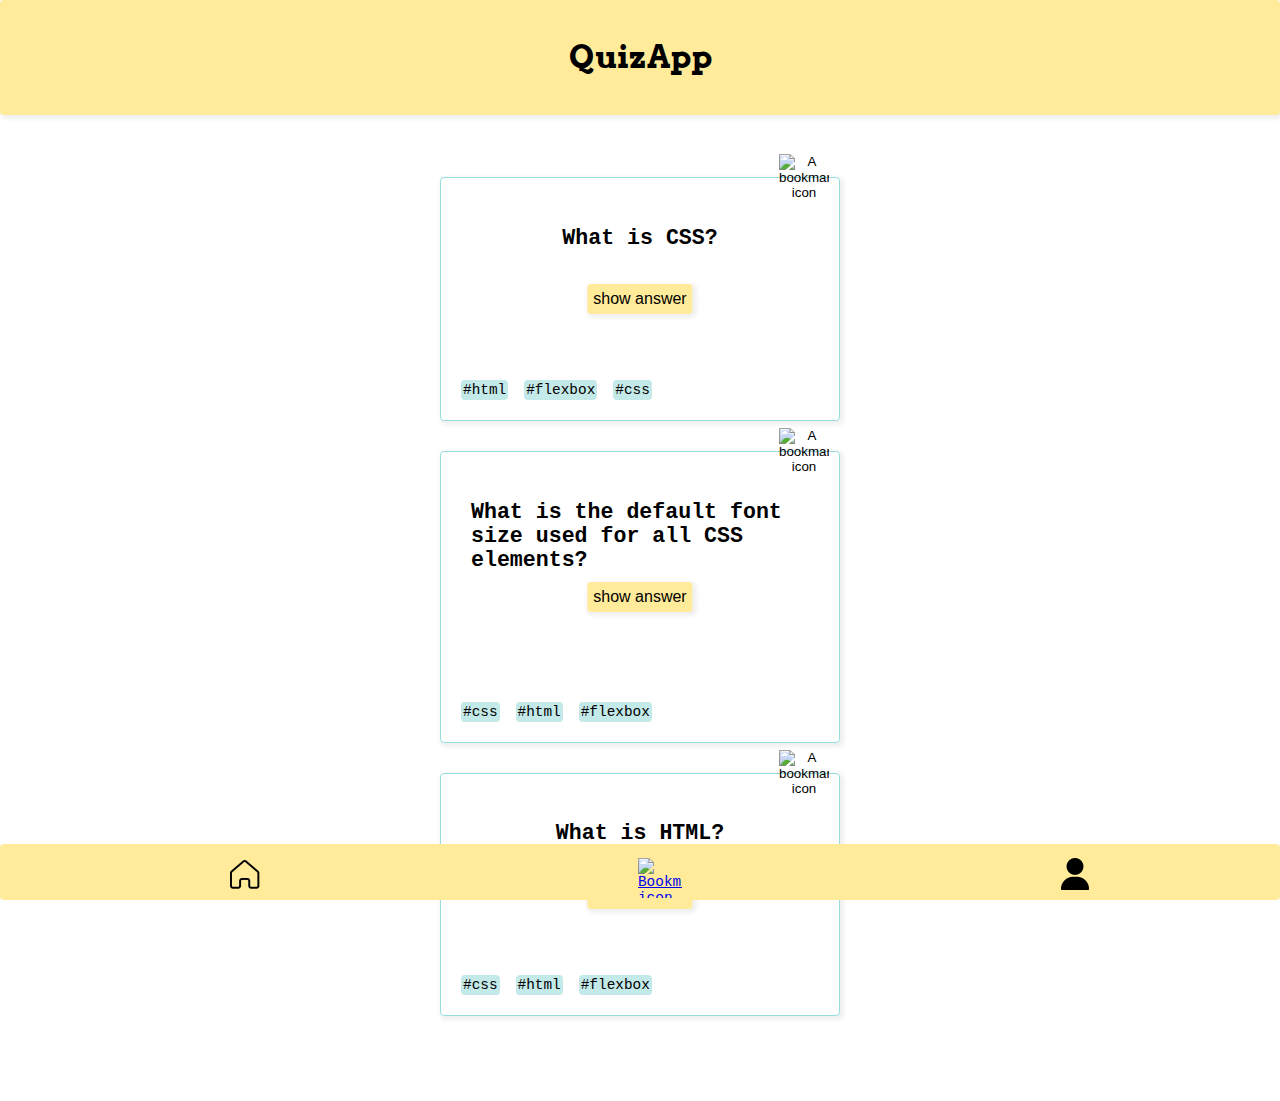
==== index.html @ f1df1f3b "add-google-font" ====
<!DOCTYPE html>
<html lang="en">
  <head>
    <meta charset="utf-8" />
    <title>QuizApp</title>
    <link rel="stylesheet" href="/CSS/styles.css" />
    <link href="https://fonts.googleapis.com/css2?family=Arvo:ital,wght@1,700&display=swap" rel="stylesheet">

    <script src="./index.js" defer></script>
  </head>
  <body>
    <header>
      <h1 class="header-title">QuizApp</h1>
    </header>
    <main>
      <section class="card">
        <h2>What is CSS?</h2>
        <button type="button" aria-label="Show answer" class="button">Show Answer</button>
        <p class="answer">CSS stands for <strong>Cascading Style Sheet</strong>.</p>
          
        <button><img src="assets/bookmark_120208.png" class="card-bookmark"
          alt="A bookmark icon"></button>
      
          <ul class="card-tags">
            <li class="tag">#html</li>
            <li class="tag">#flexbox</li>
            <li class="tag">#css</li>
          </ul>
      </section>

      <section class="card">
        <h2>What is the default font size used for all CSS elements?</h2>
        <p class="answer"><strong>16px</strong> is the default size.</p>
        <button class="button" aria-label="Show answer">Show Answer</button>
        
        <button><img src="assets/bookmark_120208.png" class="card-bookmark"
          alt="A bookmark icon"></button>

          <ul class="card-tags">
            <li class="tag">#css</li>
            <li class="tag">#html</li>
            <li class="tag">#flexbox</li>
          </ul>
      </section>

      <section class="card">
        <h2>What is HTML?</h2>
        <p class="answer"><strong></strong></p>
        <button class="button" aria-label="Show answer">Show Answer</button>
        
        <button><img src="assets/bookmark_120208.png" class="card-bookmark"
          alt="A bookmark icon"></button>

          <ul class="card-tags">
            <li class="tag">#css</li>
            <li class="tag">#html</li>
            <li class="tag">#flexbox</li>
          </ul>

          

    </main>
    <footer class="footer">
      <nav>
        <ul class="navigation">
          <li><a href="index.html" class="current"><img src="assets/home.png" alt="home icon" id="menu__icons"></a></li>

          <li><a href="bookmarks.html"><img src="assets/bookmark_120208.png" alt="Bookmark icon" id="menu__bookmark"></a></li>
        
          <li><a href="profile.html"><img src="assets/user.png" alt="User profile icon" id="menu__icons"></a></li>
        </ul>
      </nav>
    </footer>
  </body>
</html>
---- CSS/styles.css ----
@import "global.css";
@import "components/card.css";
@import "components/header.css";
@import "components/navigation.css";
@import "components/button.css";
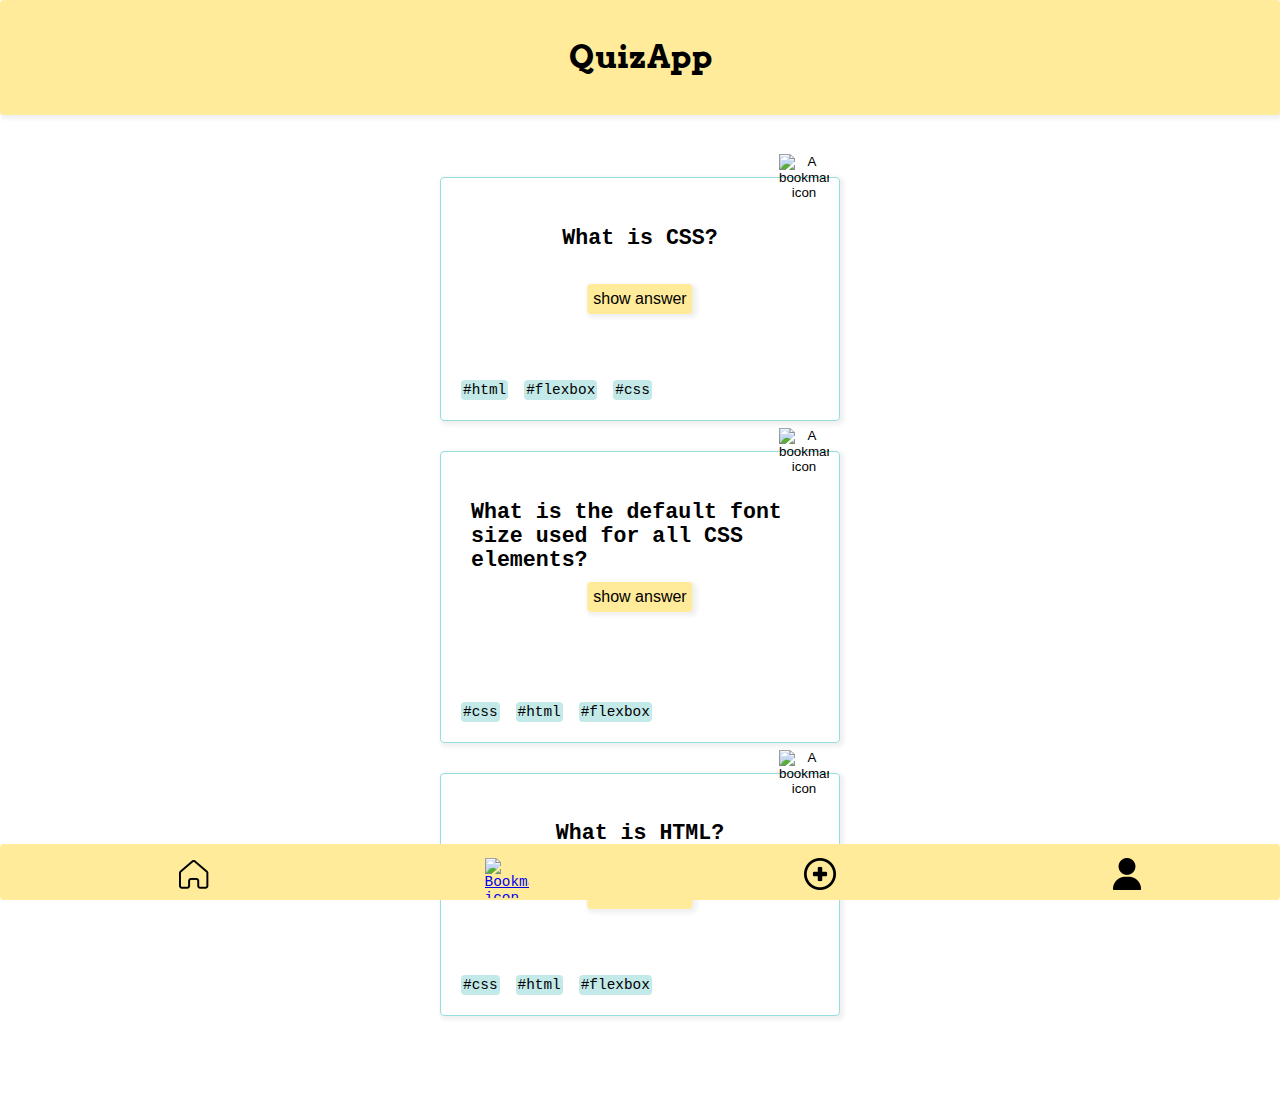
==== commit 444253a8: "create-form-page" ====
--- a/index.html
+++ b/index.html
@@ -6,6 +6,8 @@
     <link rel="stylesheet" href="/CSS/styles.css" />
     <link href="https://fonts.googleapis.com/css2?family=Arvo:ital,wght@1,700&display=swap" rel="stylesheet">
 
+    <link rel="stylesheet" href="https://cdnjs.cloudflare.com/ajax/libs/font-awesome/4.7.0/css/font-awesome.min.css"
+    />
     <script src="./index.js" defer></script>
   </head>
   <body>
@@ -15,12 +17,15 @@
     <main>
       <section class="card">
         <h2>What is CSS?</h2>
-        <button type="button" aria-label="Show answer" class="button">Show Answer</button>
-        <p class="answer">CSS stands for <strong>Cascading Style Sheet</strong>.</p>
-          
-        <button><img src="assets/bookmark_120208.png" class="card-bookmark"
-          alt="A bookmark icon"></button>
-      
+        <button type="button" aria-label="Show answer" class="button" data-js="answer-button">Show Answer</button>
+        <p class="hidden" data-js="answer">CSS stands for <strong>Cascading Style Sheet</strong>.</p>
+       
+
+        <button type="button" data-js="toggle-bookmark">
+          <img src="assets/bookmark_120208.png" class="card-bookmark"
+          alt="A bookmark icon">
+        </button>
+
           <ul class="card-tags">
             <li class="tag">#html</li>
             <li class="tag">#flexbox</li>
@@ -30,11 +35,14 @@
 
       <section class="card">
         <h2>What is the default font size used for all CSS elements?</h2>
-        <p class="answer"><strong>16px</strong> is the default size.</p>
         <button class="button" aria-label="Show answer">Show Answer</button>
+          <p class="hidden"><strong>16px</strong> is the default size.</p>
         
-        <button><img src="assets/bookmark_120208.png" class="card-bookmark"
-          alt="A bookmark icon"></button>
+        
+        <button>
+          <img src="assets/bookmark_120208.png" class="card-bookmark"
+          alt="A bookmark icon">
+        </button>
 
           <ul class="card-tags">
             <li class="tag">#css</li>
@@ -45,7 +53,7 @@
 
       <section class="card">
         <h2>What is HTML?</h2>
-        <p class="answer"><strong></strong></p>
+        <p class="hidden"><strong>HTML stands for HyperText Markup Language</strong></p>
         <button class="button" aria-label="Show answer">Show Answer</button>
         
         <button><img src="assets/bookmark_120208.png" class="card-bookmark"
@@ -63,9 +71,11 @@
     <footer class="footer">
       <nav>
         <ul class="navigation">
-          <li><a href="index.html" class="current"><img src="assets/home.png" alt="home icon" id="menu__icons"></a></li>
+          <li><a href="index.html"><img src="assets/home.png" alt="home icon" id="menu__icons"></a></li>
 
           <li><a href="bookmarks.html"><img src="assets/bookmark_120208.png" alt="Bookmark icon" id="menu__bookmark"></a></li>
+          
+          <li><a href="form.html"><img src="assets/add-icon.png" alt="Form Icon" id="menu__icons"></a></li>
         
           <li><a href="profile.html"><img src="assets/user.png" alt="User profile icon" id="menu__icons"></a></li>
         </ul>
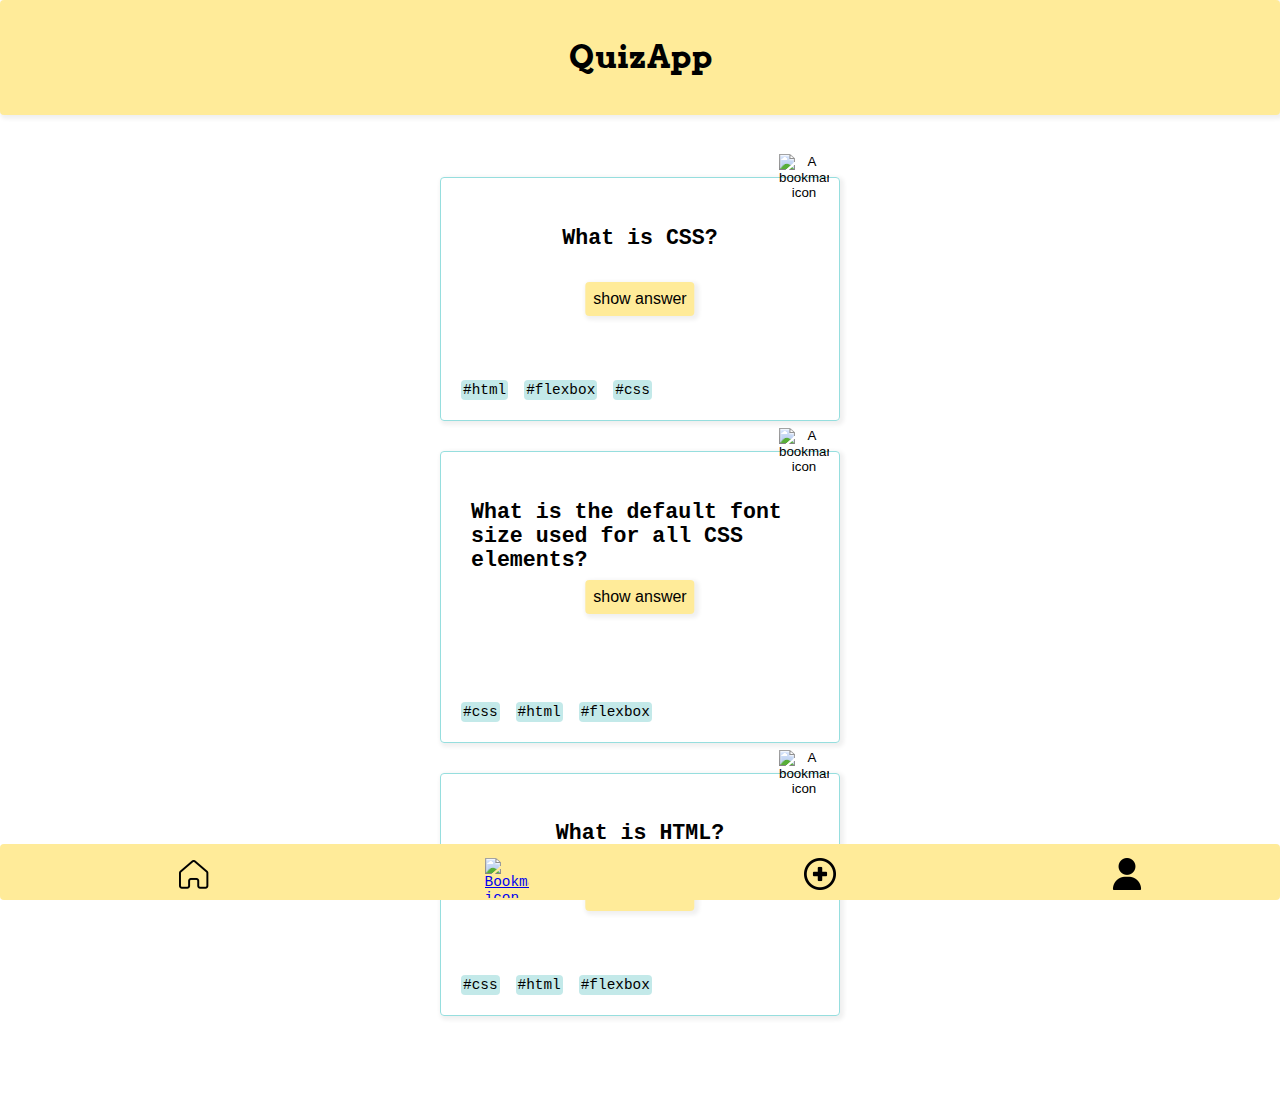
==== commit b53f5449: "Merge pull request #11 from YavorLalev/javascript-form-and-buttons" ====
--- a/index.html
+++ b/index.html
@@ -9,6 +9,7 @@
     <link rel="stylesheet" href="https://cdnjs.cloudflare.com/ajax/libs/font-awesome/4.7.0/css/font-awesome.min.css"
     />
     <script src="./index.js" defer></script>
+    <script src="./form.js" defer></script>
   </head>
   <body>
     <header>
@@ -17,7 +18,7 @@
     <main>
       <section class="card">
         <h2>What is CSS?</h2>
-        <button type="button" aria-label="Show answer" class="button" data-js="answer-button">Show Answer</button>
+        <button type="button" data-js="answer-button" aria-label="Show answer" class="button">Show Answer</button>
         <p class="hidden" data-js="answer">CSS stands for <strong>Cascading Style Sheet</strong>.</p>
        
 
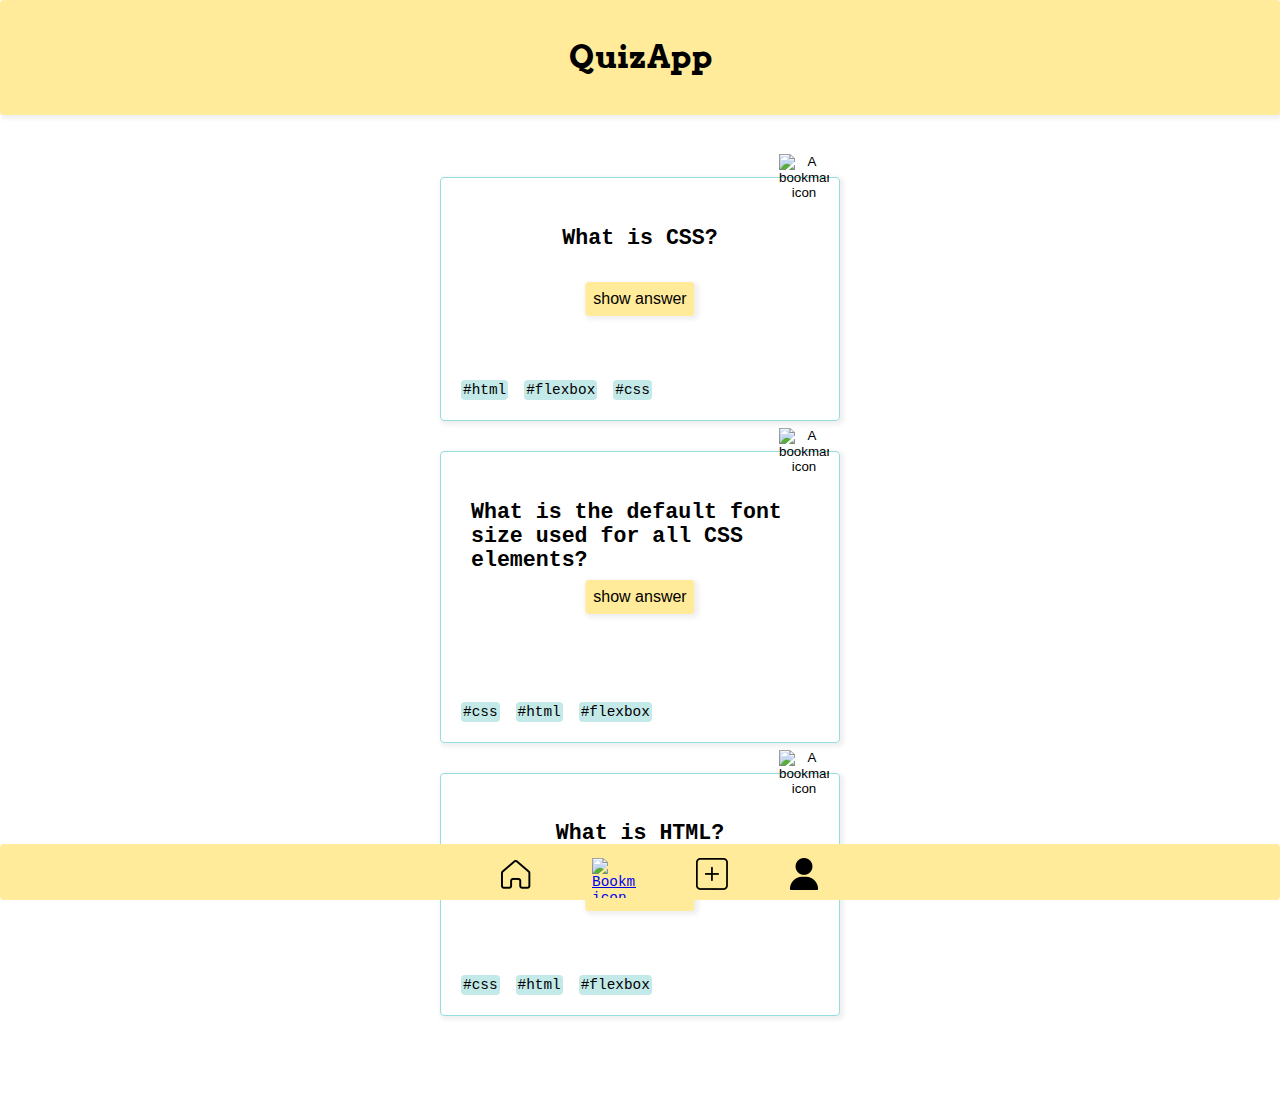
==== commit f4a79b0a: "fix-nav-menu" ====
--- a/index.html
+++ b/index.html
@@ -19,14 +19,13 @@
       <section class="card">
         <h2>What is CSS?</h2>
         <button type="button" data-js="answer-button" aria-label="Show answer" class="button">Show Answer</button>
-        <p class="hidden" data-js="answer">CSS stands for <strong>Cascading Style Sheet</strong>.</p>
+        <p class="hidden" data-js="answer" id="card-answer">CSS stands for <strong>Cascading Style Sheet</strong>.</p>
        
-
-        <button type="button" data-js="toggle-bookmark">
-          <img src="assets/bookmark_120208.png" class="card-bookmark"
+        <button type="button">
+          <img src="assets/bookmark_120208.png" class="card-bookmark" data-js="toggle-bookmark"
           alt="A bookmark icon">
         </button>
-
+        
           <ul class="card-tags">
             <li class="tag">#html</li>
             <li class="tag">#flexbox</li>
@@ -76,7 +75,7 @@
 
           <li><a href="bookmarks.html"><img src="assets/bookmark_120208.png" alt="Bookmark icon" id="menu__bookmark"></a></li>
           
-          <li><a href="form.html"><img src="assets/add-icon.png" alt="Form Icon" id="menu__icons"></a></li>
+          <li><a href="form.html"><img src="assets/Add-nav.png" alt="Form Icon" id="menu__icons"></a></li>
         
           <li><a href="profile.html"><img src="assets/user.png" alt="User profile icon" id="menu__icons"></a></li>
         </ul>
